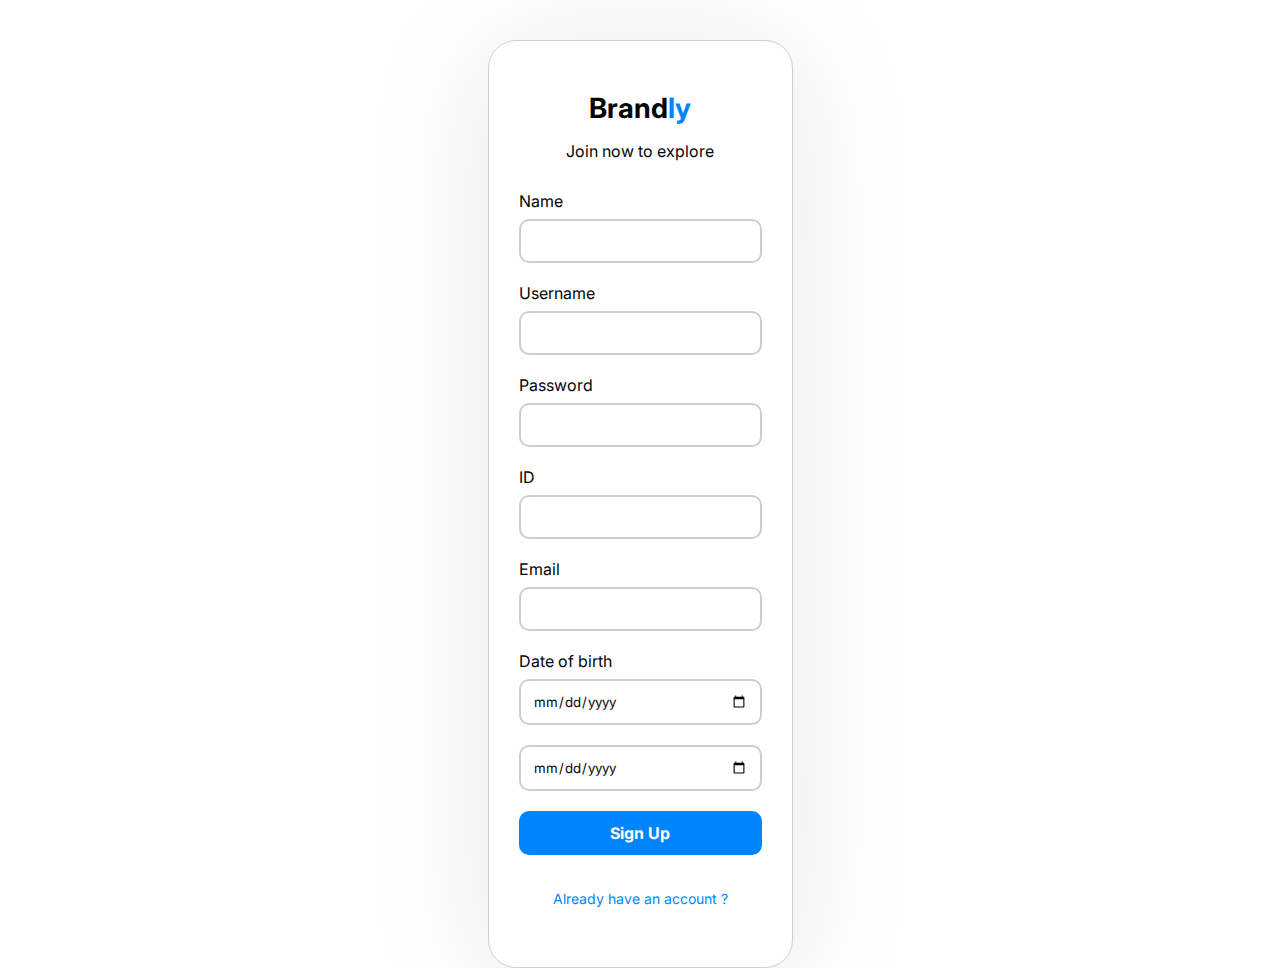
==== WAD/ASG1/ASG1B/signup.html @ 4f8131f8 "1B" ====
<!DOCTYPE html>
<html lang="en">
  <head>
    <meta charset="UTF-8" />
    <meta name="viewport" content="width=device-width, initial-scale=1.0" />
    <link rel="stylesheet" href="css/index.css" />
    <!-- Inter font -->
    <link rel="preconnect" href="https://fonts.googleapis.com" />
    <link rel="preconnect" href="https://fonts.gstatic.com" crossorigin />
    <link
      href="https://fonts.googleapis.com/css2?family=Inter:wght@100;200;300;400;500;600;700;800;900&display=swap"
      rel="stylesheet"
    />

    <!-- Bootstrap -->
    <link
      href="https://cdn.jsdelivr.net/npm/bootstrap@5.0.2/dist/css/bootstrap.min.css"
      rel="stylesheet"
      integrity="sha384-EVSTQN3/azprG1Anm3QDgpJLIm9Nao0Yz1ztcQTwFspd3yD65VohhpuuCOmLASjC"
      crossorigin="anonymous"
    />

    <title>Assignment 1B</title>
  </head>

  <body onload="setPrimitives()">
    <form id="sign_up" class="w-50">
      <div class="main w-100">
        <div class="main-form-cont">
          <div class="labels">
            <p class="brand-name cursor-pointer">
              Brand<span class="primary-text-color">ly</span>
            </p>
            <p class="subtext" id="hightlight-error">Join now to explore</p>
          </div>

          <div class="input-parent">
            <p class="input-head-label">Name</p>
            <input
              type="text"
              class="w-100 form-input long-input-btn"
              name="Name"
              required
            />
          </div>

          <div class="input-parent">
            <p class="input-head-label">Username</p>
            <input
              type="username"
              class="w-100 form-input long-input-btn"
              name="Username"
              required
            />
          </div>

          <div class="input-parent">
            <p class="input-head-label">Password</p>
            <input
              type="password"
              class="w-100 form-input long-input-btn"
              name="Password"
              required
            />
          </div>

          <div class="input-parent">
            <p class="input-head-label">ID</p>
            <input
              type="text"
              class="w-100 form-input long-input-btn"
              name="Id"
              required
            />
          </div>

          <div class="input-parent">
            <p class="input-head-label">Email</p>
            <input
              type="email"
              class="w-100 form-input long-input-btn"
              name="Email"
              required
            />
          </div>

          <div class="input-parent">
            <p class="input-head-label">Date of birth</p>
            <input
              type="date"
              class="w-100 form-input long-input-btn"
              name="DOB"
              required
            />
          </div>

          <div class="input-parent">
            <p class="input-head-label"></p>
            <input
              type="date"
              class="w-100 form-input long-input-btn"
              name="DOB"
              required
            />
          </div>

          <div class="button-parent">
            <button class="long-btn w-100">Sign Up</button>
          </div>

          <div class="centered-subtext">
            <span
              class="primary-text-color cursor-pointer"
              onclick="window.location.href = './index.html'"
              >Already have an account ?</span
            >
          </div>
        </div>
      </div>
    </form>

    <!-- Required Bootstrap JS -->
    <script
      src="https://cdn.jsdelivr.net/npm/bootstrap@5.0.2/dist/js/bootstrap.bundle.min.js"
      integrity="sha384-MrcW6ZMFYlzcLA8Nl+NtUVF0sA7MsXsP1UyJoMp4YLEuNSfAP+JcXn/tWtIaxVXM"
      crossorigin="anonymous"
    ></script>
    <script src="js/index.js"></script>
  </body>
</html>
---- WAD/ASG1/ASG1B/css/index.css ----
* {
    padding: 0;
    margin: 0;
    box-sizing: border-box;
    font-family: 'Inter', sans-serif;
    color: var(--text-color);
    text-decoration: none;
    border: none;
    outline: none;
}

body, html {
    height: 100%;
    width: 100%;
    display: flex;
    justify-content: center;
    padding: 20px;
}

:root {
    --primary-color : #0085FF;
    --text-color : #050505;
    --border-color : #CECECE;
}

.primary-text-color {
    color: var(--primary-color);
}

.cursor-pointer {
    cursor: pointer;
}

.main {
    padding: 30px;
    border: solid 1.5px var(--border-color);
    border-radius: 28px;
    box-shadow: 0px 10px 130px #E6E6E6;
}

.labels {
    text-align: center;
}

.labels .brand-name {
    font-size: 28px;
    font-weight: bold;
    margin-bottom: 16px;
    margin-top: 20px;
}

.labels .subtext {
    margin-bottom: 30px;
}

.long-input-btn {
    width: 20rem;
    padding: 12px;
    border-radius: 10px;
    border: 2px solid var(--border-color);
    transition: border 0.1s;
}

.long-input-btn:focus {
    border: 2px solid var(--primary-color);
}

.input-head-label {
    margin-bottom: 8px;
}

.input-parent {
    margin-bottom: 20px;
}

.input-bottom-label {
    width: 100%;
    text-align: right;
    margin-top: -5px;
    font-size: 14px;
    cursor: pointer;
    margin-bottom: 30px;
}

.long-btn {
    width: 20rem;
    padding: 12px;
    border-radius: 10px;
    color: white;
    background-color: var(--primary-color);
    font-weight: bold;
    cursor: pointer;
    margin-bottom: 35px;
    font-size: 16px;
}

.centered-subtext {
    width: 100%;
    text-align: center;
    margin-bottom: 30px;
    font-size: 14px;
}

.w-70 {
    width : 70%;
}

.w-100 {
    width: 100%;
}

.input {
    font-size: 16px;
}
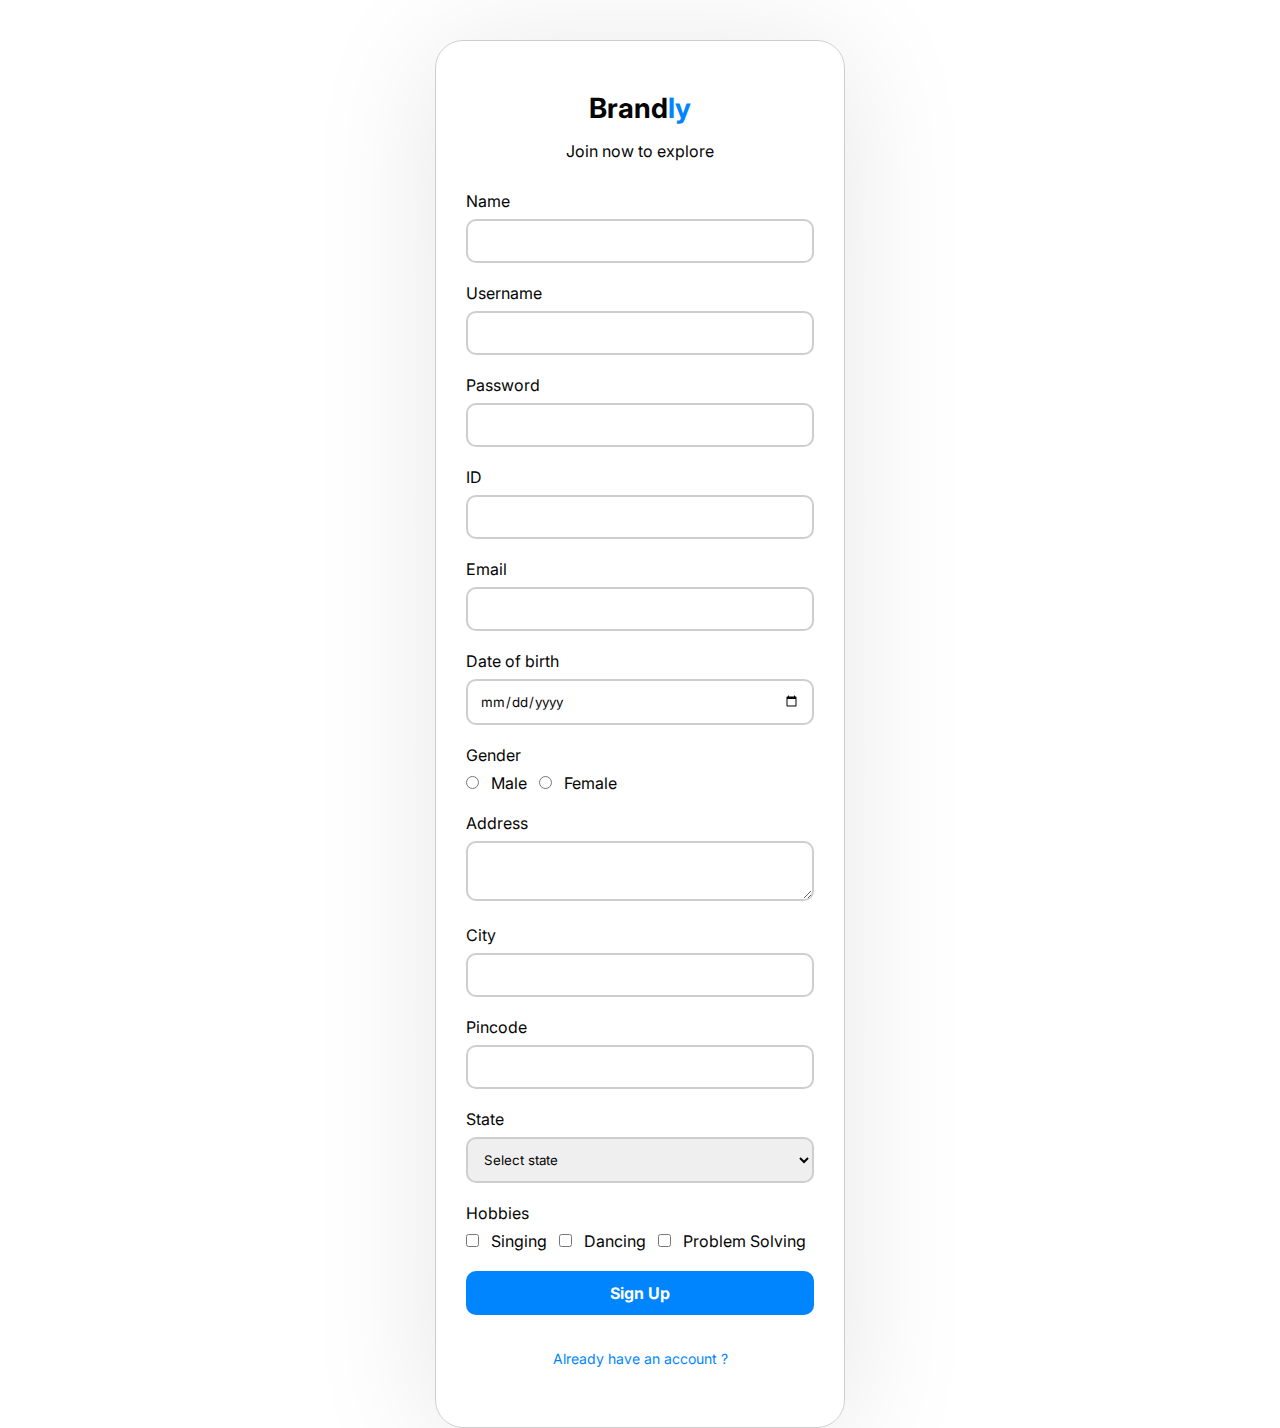
==== commit 14083e3e: "1B Completed (no backend added)" ====
--- a/WAD/ASG1/ASG1B/signup.html
+++ b/WAD/ASG1/ASG1B/signup.html
@@ -23,7 +23,7 @@
     <title>Assignment 1B</title>
   </head>
 
-  <body onload="setPrimitives()">
+  <body>
     <form id="sign_up" class="w-50">
       <div class="main w-100">
         <div class="main-form-cont">
@@ -95,17 +95,113 @@
           </div>
 
           <div class="input-parent">
-            <p class="input-head-label"></p>
-            <input
-              type="date"
-              class="w-100 form-input long-input-btn"
-              name="DOB"
-              required
-            />
+            <p class="input-head-label">Gender</p>
+            <input type="radio" name="gender" id="male" value="male" /> &nbsp;
+            Male &nbsp;
+            <input type="radio" name="gender" id="female" value="female" />
+            &nbsp; Female &nbsp;
+          </div>
+
+          <div class="input-parent">
+            <p class="input-head-label">Address</p>
+            <textarea
+              type="text"
+              class="w-100 form-input long-input-btn"
+              name="Address"
+              required
+            ></textarea>
+          </div>
+
+          <div class="input-parent">
+            <p class="input-head-label">City</p>
+            <input
+              type="text"
+              class="w-100 form-input long-input-btn"
+              name="city"
+              required
+            />
+          </div>
+
+          <div class="input-parent">
+            <p class="input-head-label">Pincode</p>
+            <input
+              type="number"
+              maxlength="6"
+              class="w-100 form-input long-input-btn"
+              name="pincode"
+              required
+            />
+          </div>
+
+          <div class="input-parent">
+            <p class="input-head-label">State</p>
+            <select
+              type=""
+              maxlength="6"
+              max="6"
+              class="w-100 form-input long-input-btn"
+              name="State"
+              required
+            >
+              <option value="" selected disabled>Select state</option>
+              <option value="AndhraPradesh">Andhra Pradesh</option>
+              <option value="ArunachalPradesh">Arunachal Pradesh</option>
+              <option value="Assam">Assam</option>
+              <option value="Bihar">Bihar</option>
+              <option value="Chhattisgarh">Chhattisgarh</option>
+              <option value="Goa">Goa</option>
+              <option value="Gujarat">Gujarat</option>
+              <option value="Haryana">Haryana</option>
+              <option value="HimachalPradesh">Himachal Pradesh</option>
+              <option value="Jharkhand">Jharkhand</option>
+              <option value="Karnataka">Karnataka</option>
+              <option value="Kerala">Kerala</option>
+              <option value="MadhyaPradesh">Madhya Pradesh</option>
+              <option value="Maharashtra">Maharashtra</option>
+              <option value="Manipur">Manipur</option>
+              <option value="Meghalaya">Meghalaya</option>
+              <option value="Mizoram">Mizoram</option>
+              <option value="Nagaland">Nagaland</option>
+              <option value="Odisha">Odisha</option>
+              <option value="Punjab">Punjab</option>
+              <option value="Rajasthan">Rajasthan</option>
+              <option value="Sikkim">Sikkim</option>
+              <option value="TamilNadu">Tamil Nadu</option>
+              <option value="Telangana">Telangana</option>
+              <option value="Tripura">Tripura</option>
+              <option value="UttarPradesh">Uttar Pradesh</option>
+              <option value="Uttarakhand">Uttarakhand</option>
+              <option value="WestBengal">West Bengal</option>
+            </select>
+          </div>
+
+          <div class="input-parent">
+            <p class="input-head-label">Hobbies</p>
+            <input
+              type="checkbox"
+              name="hobbies"
+              id="hobbies"
+              value="Singing"
+            />
+            &nbsp; Singing &nbsp;
+            <input
+              type="checkbox"
+              name="hobbies"
+              id="hobbies"
+              value="Singing"
+            />
+            &nbsp; Dancing &nbsp;
+            <input
+              type="checkbox"
+              name="hobbies"
+              id="hobbies"
+              value="Singing"
+            />
+            &nbsp; Problem Solving &nbsp;
           </div>
 
           <div class="button-parent">
-            <button class="long-btn w-100">Sign Up</button>
+            <button class="long-btn w-100" id="submit">Sign Up</button>
           </div>
 
           <div class="centered-subtext">
@@ -125,6 +221,6 @@
       integrity="sha384-MrcW6ZMFYlzcLA8Nl+NtUVF0sA7MsXsP1UyJoMp4YLEuNSfAP+JcXn/tWtIaxVXM"
       crossorigin="anonymous"
     ></script>
-    <script src="js/index.js"></script>
+    <script src="js/signup.js"></script>
   </body>
 </html>
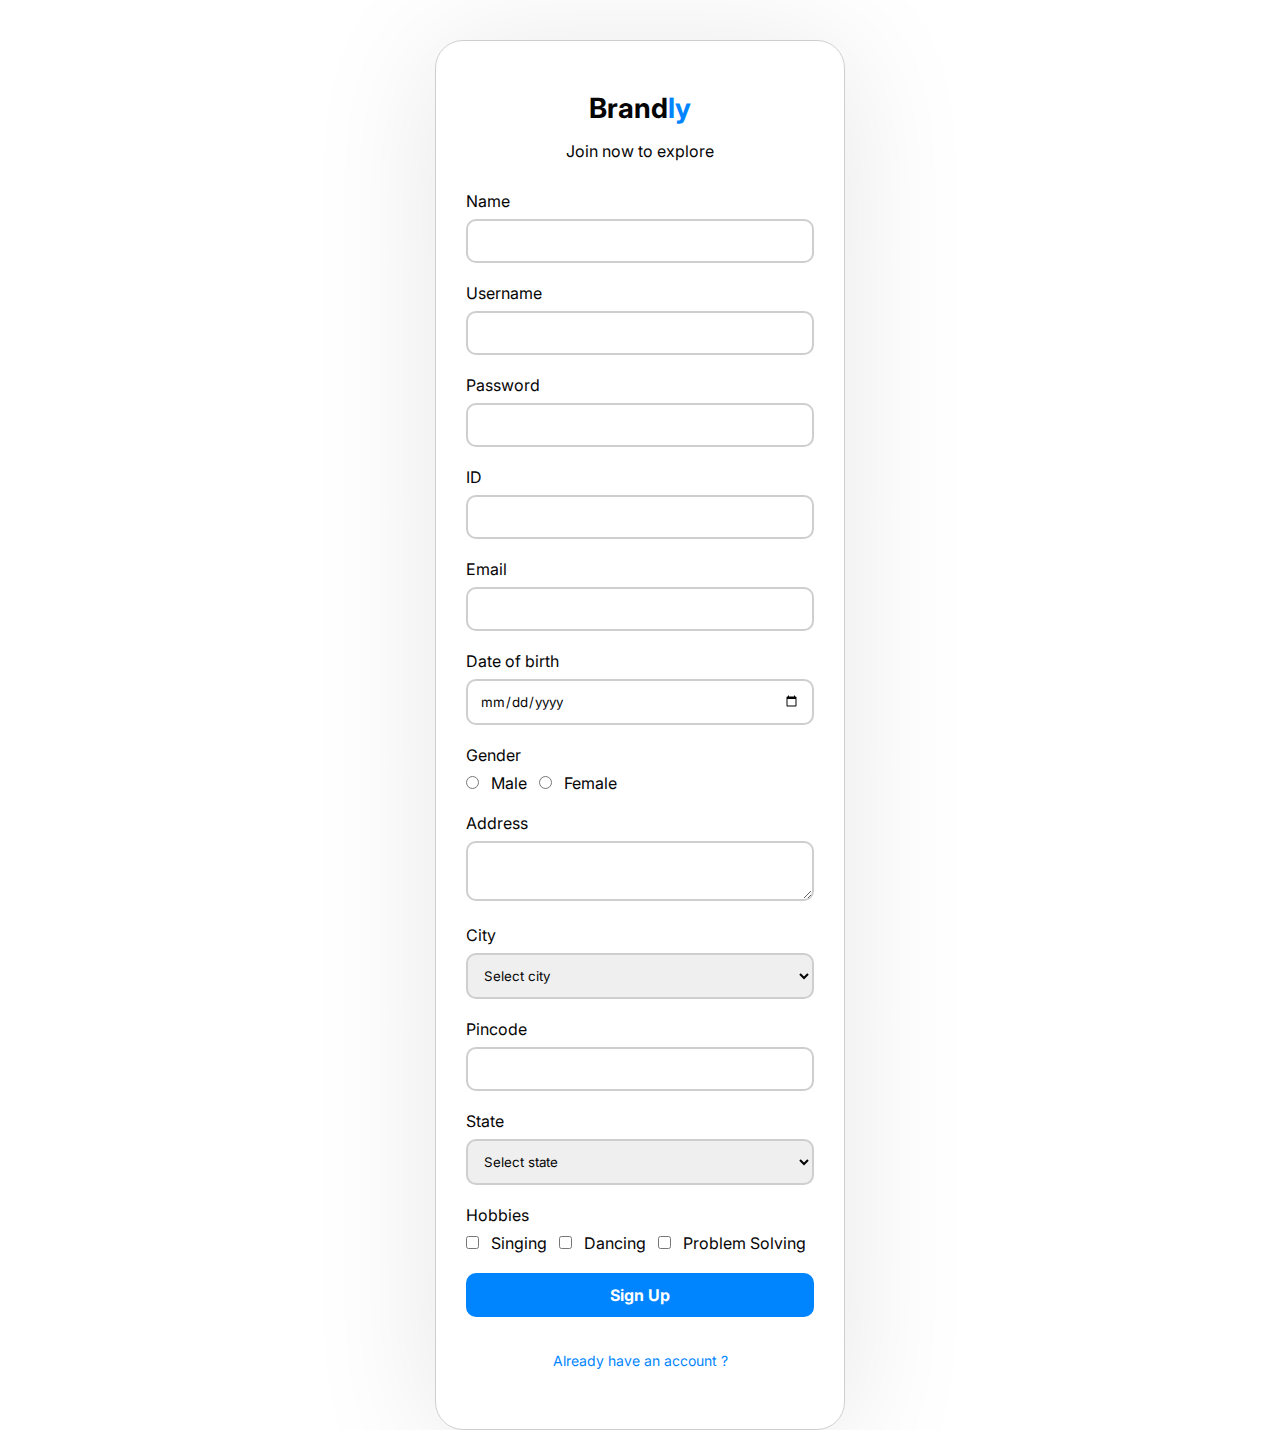
==== commit 1f224230: "Confirmation Commit" ====
--- a/WAD/ASG1/ASG1B/signup.html
+++ b/WAD/ASG1/ASG1B/signup.html
@@ -114,12 +114,25 @@
 
           <div class="input-parent">
             <p class="input-head-label">City</p>
-            <input
-              type="text"
+            <select
+              type=""
               class="w-100 form-input long-input-btn"
               name="city"
               required
-            />
+            >
+              <option value="" selected disabled>Select city</option>
+              <option value="Mumbai">Mumbai</option>
+              <option value="Pune">Pune</option>
+              <option value="Nagpur">Nagpur</option>
+              <option value="Aurangabad">Aurangabad</option>
+              <option value="Thane">Thane</option>
+              <option value="Nashik">Nashik</option>
+              <option value="Kolhapur">Kolhapur</option>
+              <option value="Satara">Satara</option>
+              <option value="Mira-Bhayandar">Mira-Bhayandar</option>
+              <option value="Raigad">Raigad</option>
+              <option value="Wardha">Wardha</option>
+            </select>
           </div>
 
           <div class="input-parent">
@@ -137,8 +150,6 @@
             <p class="input-head-label">State</p>
             <select
               type=""
-              maxlength="6"
-              max="6"
               class="w-100 form-input long-input-btn"
               name="State"
               required
@@ -201,7 +212,7 @@
           </div>
 
           <div class="button-parent">
-            <button class="long-btn w-100" id="submit">Sign Up</button>
+            <button class="long-btn w-100" id="submitted">Sign Up</button>
           </div>
 
           <div class="centered-subtext">
